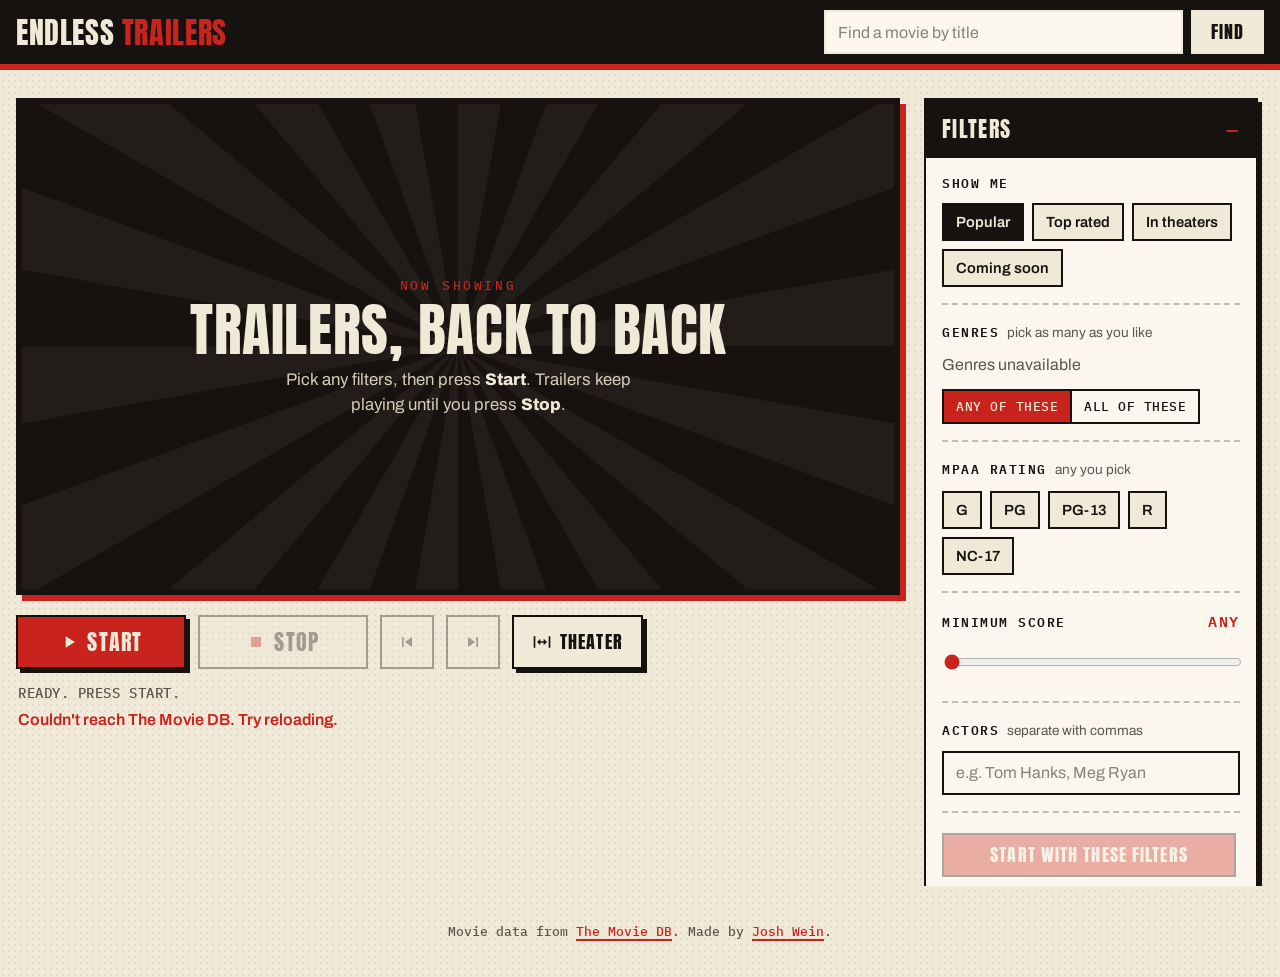
==== index.html @ dfed35cb "Keep the playback row from overflowing at in-between widths One row only where the column fits all f" ====
<!DOCTYPE html>
<html lang="en">
<head>
	<meta charset="utf-8">
	<meta name="viewport" content="width=device-width, initial-scale=1, viewport-fit=cover">
	<meta name="theme-color" content="#16120f">
	<meta name="description" content="Pick genres, ratings and actors, press Start, and watch movie trailers back to back.">
	<title>Endless Trailers</title>
	<link rel="preload" href="fonts/anton-latin-400-normal.woff2" as="font" type="font/woff2" crossorigin>
	<script>
		// Apply saved theater mode before first paint so a dark room doesn't get a white flash
		try { if (localStorage.getItem("endlessTrailers.theater") === "1") document.documentElement.classList.add("theater"); } catch (e) {}
	</script>
	<link href="css/style.css" rel="stylesheet">
</head>
<body>
	<header class="topbar">
		<a class="brand" href="./">Endless <span>Trailers</span></a>
		<form class="title-search" id="trailerSearch" role="search">
			<label class="visually-hidden" for="searchText">Find one movie's trailer</label>
			<input id="searchText" type="search" placeholder="Find a movie by title" autocomplete="off" enterkeyhint="search">
			<button class="btn btn-ghost" type="submit">Find</button>
		</form>
	</header>

	<main class="layout">
		<section class="stage" aria-label="Trailer player">
			<div class="screen">
				<div id="player"></div>
				<div class="screen-idle" id="screenIdle">
					<p class="idle-kicker">Now showing</p>
					<p class="idle-title">Trailers, back to back</p>
					<p class="idle-text">Pick any filters, then press <strong>Start</strong>. Trailers keep playing until you press <strong>Stop</strong>.</p>
				</div>
			</div>

			<div class="transport" role="group" aria-label="Playback">
				<button class="btn btn-start" id="startBtn" type="button" disabled>
					<svg aria-hidden="true" viewBox="0 0 24 24"><path d="M8 5v14l11-7z"/></svg>
					<span id="startLabel">Start</span>
				</button>
				<button class="btn btn-stop" id="stopBtn" type="button" disabled>
					<svg aria-hidden="true" viewBox="0 0 24 24"><path d="M6 6h12v12H6z"/></svg>
					<span>Stop</span>
				</button>
				<button class="btn btn-ghost btn-icon" id="prevBtn" type="button" disabled aria-label="Previous trailer" title="Previous trailer">
					<svg aria-hidden="true" viewBox="0 0 24 24"><path d="M6 6h2v12H6zm3.5 6 8.5 6V6z"/></svg>
				</button>
				<button class="btn btn-ghost btn-icon" id="nextBtn" type="button" disabled aria-label="Next trailer" title="Next trailer">
					<svg aria-hidden="true" viewBox="0 0 24 24"><path d="M6 18l8.5-6L6 6zM16 6h2v12h-2z"/></svg>
				</button>
				<button class="btn btn-ghost btn-theater" id="theaterBtn" type="button" aria-pressed="false" aria-label="Theater mode" title="Theater mode (T)">
					<svg aria-hidden="true" viewBox="0 0 24 24"><path d="M2 5h2v14H2zm18 0h2v14h-2zM6 12l4-4v3h4V8l4 4-4 4v-3h-4v3z"/></svg>
					<span>Theater</span>
				</button>
			</div>
			<div class="status-row">
				<p class="status" id="status" role="status" aria-live="polite">Loading genres…</p>
			</div>
			<p class="error" id="err" role="alert"></p>

			<article class="movie" id="movie" hidden>
				<div class="movie-poster" id="poster"></div>
				<div class="movie-body">
					<h1 class="movie-title" id="movieTitle"></h1>
					<p class="movie-meta">
						<span id="releaseDate"></span>
						<span id="rating"></span>
					</p>
					<p class="movie-overview" id="movieInfo"></p>
					<p class="movie-links" id="canistreamlink"></p>
				</div>
			</article>
		</section>

		<aside class="filters" aria-label="Filters">
			<details id="filterPanel" open>
				<summary>
					<span>Filters</span>
					<span class="filter-summary" id="filterSummary">Popular, any genre</span>
				</summary>

				<form id="filterForm" class="filter-form">
					<fieldset>
						<legend>Show me</legend>
						<div class="chips" id="listChips">
							<label class="chip"><input type="radio" name="list" value="popular" checked><span>Popular</span></label>
							<label class="chip"><input type="radio" name="list" value="top_rated"><span>Top rated</span></label>
							<label class="chip"><input type="radio" name="list" value="now_playing"><span>In theaters</span></label>
							<label class="chip"><input type="radio" name="list" value="upcoming"><span>Coming soon</span></label>
						</div>
					</fieldset>

					<fieldset>
						<legend>
							Genres
							<span class="legend-hint">pick as many as you like</span>
						</legend>
						<div class="chips" id="genreChips">
							<span class="muted">Loading genres…</span>
						</div>
						<div class="segmented" role="radiogroup" aria-label="How to combine genres">
							<label><input type="radio" name="genreMode" value="any" checked><span>Any of these</span></label>
							<label><input type="radio" name="genreMode" value="all"><span>All of these</span></label>
						</div>
					</fieldset>

					<fieldset>
						<legend>
							MPAA rating
							<span class="legend-hint">any you pick</span>
						</legend>
						<div class="chips" id="mpaaChips">
							<label class="chip"><input type="checkbox" name="mpaa" value="G"><span>G</span></label>
							<label class="chip"><input type="checkbox" name="mpaa" value="PG"><span>PG</span></label>
							<label class="chip"><input type="checkbox" name="mpaa" value="PG-13"><span>PG-13</span></label>
							<label class="chip"><input type="checkbox" name="mpaa" value="R"><span>R</span></label>
							<label class="chip"><input type="checkbox" name="mpaa" value="NC-17"><span>NC-17</span></label>
						</div>
					</fieldset>

					<fieldset>
						<legend><label for="ratingMinimum">Minimum score</label> <output id="ratingValue" for="ratingMinimum">Any</output></legend>
						<input id="ratingMinimum" name="minRating" type="range" min="0" max="9" step="0.5" value="0">
					</fieldset>

					<fieldset>
						<legend><label for="actorText">Actors</label> <span class="legend-hint">separate with commas</span></legend>
						<input id="actorText" name="actors" type="text" placeholder="e.g. Tom Hanks, Meg Ryan" autocomplete="off">
					</fieldset>

					<div class="filter-actions">
						<button class="btn btn-start" type="submit" id="applyBtn">Start with these filters</button>
						<button class="btn btn-ghost" type="button" id="resetBtn">Reset</button>
					</div>
				</form>
			</details>
		</aside>
	</main>

	<footer class="footer">
		Movie data from <a href="https://www.themoviedb.org/">The Movie DB</a>. Made by <a href="https://www.joshwein.xyz">Josh Wein</a>.
	</footer>

	<script src="js/ytapi.js"></script>
	<script src="js/scripts.js"></script>
	<script src="https://apis.google.com/js/client.js"></script>
	<script src="https://www.youtube.com/iframe_api"></script>
	<script src="/__/firebase/7.15.0/firebase-app.js"></script>
	<script src="/__/firebase/7.15.0/firebase-remote-config.js"></script>
	<script src="/__/firebase/init.js"></script>
</body>
</html>
---- css/style.css ----
/* Vintage movie-poster look: paper, ink and marquee red. Fonts are self-hosted (SIL OFL). */
@font-face { font-family: "Anton"; src: url("../fonts/anton-latin-400-normal.woff2") format("woff2"); font-weight: 400; font-display: swap; }
@font-face { font-family: "Archivo"; src: url("../fonts/archivo-latin-400-normal.woff2") format("woff2"); font-weight: 400; font-display: swap; }
@font-face { font-family: "Archivo"; src: url("../fonts/archivo-latin-600-normal.woff2") format("woff2"); font-weight: 600; font-display: swap; }
@font-face { font-family: "Archivo"; src: url("../fonts/archivo-latin-800-normal.woff2") format("woff2"); font-weight: 800; font-display: swap; }
@font-face { font-family: "IBM Plex Mono"; src: url("../fonts/ibm-plex-mono-latin-500-normal.woff2") format("woff2"); font-weight: 500; font-display: swap; }
@font-face { font-family: "IBM Plex Mono"; src: url("../fonts/ibm-plex-mono-latin-600-normal.woff2") format("woff2"); font-weight: 600; font-display: swap; }

:root {
    color-scheme: light;
    --paper: #f1e9d8;
    --paper-2: #e7dcc4;
    --ink: #16120f;
    --ink-soft: #5d544b;
    --red: #c8231c;
    --red-dark: #a01a15;
    --focus: #1f5fd6;
    --display: "Anton", Impact, "Arial Narrow", sans-serif;
    --body: "Archivo", "Helvetica Neue", Arial, sans-serif;
    --mono: "IBM Plex Mono", ui-monospace, Menlo, monospace;
    --shadow: 4px 4px 0 var(--ink);
    font-family: var(--body);
}

* { box-sizing: border-box; }

body {
    margin: 0;
    min-height: 100vh;
    background-color: var(--paper);
    /* faint halftone dots, like an old printed poster */
    background-image: radial-gradient(rgba(22, 18, 15, 0.07) 1px, transparent 1.2px);
    background-size: 6px 6px;
    color: var(--ink);
    line-height: 1.5;
    -webkit-text-size-adjust: 100%;
}

a { color: var(--red); text-decoration-thickness: 2px; text-underline-offset: 3px; }
a:hover { color: var(--red-dark); }

button, input { font: inherit; color: inherit; }

:focus-visible {
    outline: 3px solid var(--focus);
    outline-offset: 2px;
}

[hidden] { display: none !important; }

.visually-hidden {
    position: absolute !important;
    width: 1px; height: 1px;
    overflow: hidden;
    clip: rect(0 0 0 0);
    white-space: nowrap;
}

.muted { color: var(--ink-soft); }

/* ---------- Top bar (the marquee) ---------- */

.topbar {
    position: sticky;
    top: 0;
    z-index: 10;
    display: flex;
    flex-wrap: wrap;
    align-items: center;
    gap: 10px 20px;
    padding: 10px max(16px, env(safe-area-inset-left));
    background: var(--ink);
    color: var(--paper);
    border-bottom: 6px solid var(--red);
}

.brand {
    font-family: var(--display);
    font-size: 1.9rem;
    line-height: 1;
    letter-spacing: 0.02em;
    text-transform: uppercase;
    color: var(--paper);
    text-decoration: none;
}
.brand span { color: var(--red); }
.brand:hover { color: var(--paper); }

.title-search {
    display: flex;
    gap: 8px;
    flex: 1 1 260px;
    max-width: 440px;
    margin-left: auto;
}

input[type="search"], input[type="text"] {
    flex: 1;
    min-width: 0;
    height: 44px;
    padding: 0 12px;
    border: 2px solid var(--ink);
    border-radius: 0;
    background: #fbf7ee;
    color: var(--ink);
    font-size: 16px; /* 16px stops iOS from zooming on focus */
}
.topbar input[type="search"] { border-color: var(--paper); }
input::placeholder { color: #8a8076; }

/* ---------- Buttons ---------- */

.btn {
    display: inline-flex;
    align-items: center;
    justify-content: center;
    gap: 8px;
    min-height: 44px;
    padding: 0 18px;
    border: 2px solid var(--ink);
    border-radius: 0;
    font-family: var(--display);
    font-size: 1.1rem;
    letter-spacing: 0.06em;
    text-transform: uppercase;
    cursor: pointer;
    box-shadow: var(--shadow);
    transition: transform 0.08s, box-shadow 0.08s, background 0.12s;
    -webkit-tap-highlight-color: transparent;
}
.btn svg { width: 20px; height: 20px; flex-shrink: 0; fill: currentColor; }
.btn:not(:disabled):active { transform: translate(3px, 3px); box-shadow: 1px 1px 0 var(--ink); }
.btn:disabled { opacity: 0.35; cursor: not-allowed; box-shadow: none; }

.btn-start { background: var(--red); color: var(--paper); }
.btn-start:not(:disabled):hover { background: var(--red-dark); }
.btn-start.is-attention { animation: nudge 1.2s ease-in-out infinite; }
@keyframes nudge {
    50% { box-shadow: 4px 4px 0 var(--ink), 0 0 0 5px rgba(200, 35, 28, 0.25); }
}
@media (prefers-reduced-motion: reduce) {
    .btn-start.is-attention { animation: none; box-shadow: 4px 4px 0 var(--ink), 0 0 0 4px rgba(200, 35, 28, 0.3); }
}

.btn-stop { background: var(--paper); color: var(--ink); }
.btn-stop svg { fill: var(--red); }
.btn-stop:not(:disabled):hover { background: #fbf7ee; }

.btn-ghost { background: var(--paper); color: var(--ink); }
.btn-ghost:not(:disabled):hover { background: #fbf7ee; }
.topbar .btn-ghost { background: var(--paper); border-color: var(--paper); box-shadow: none; }

.btn-icon { padding: 0; width: 44px; }

/* ---------- Layout ---------- */

.layout {
    display: grid;
    gap: 24px;
    width: 100%;
    max-width: 1280px;
    margin: 0 auto;
    padding: 18px max(16px, env(safe-area-inset-left)) 24px;
}

@media (min-width: 900px) {
    .layout {
        grid-template-columns: minmax(0, 1fr) 340px;
        align-items: start;
        padding-top: 28px;
    }
    .filters {
        position: sticky;
        top: 96px;
        max-height: calc(100vh - 112px);
        overflow-y: auto;
        overflow-x: hidden;
        scrollbar-width: thin;
        padding: 0 6px 6px 0; /* room for the hard shadow inside the scroll box */
    }
}

/* ---------- Player ---------- */

.screen {
    position: relative;
    aspect-ratio: 16 / 9;
    background: #000;
    border: 6px solid var(--ink);
    box-shadow: 6px 6px 0 var(--red);
    overflow: hidden;
}
.screen iframe, #player { position: absolute; inset: 0; width: 100%; height: 100%; border: 0; }

.screen-idle {
    position: absolute;
    inset: 0;
    display: flex;
    flex-direction: column;
    justify-content: center;
    align-items: center;
    padding: 20px;
    text-align: center;
    color: var(--paper);
    background:
        repeating-conic-gradient(from 0deg at 50% 50%, rgba(241, 233, 216, 0.05) 0deg 10deg, transparent 10deg 20deg),
        var(--ink);
}
.idle-kicker {
    margin: 0 0 6px;
    font-family: var(--mono);
    font-size: 0.8rem;
    letter-spacing: 0.2em;
    text-transform: uppercase;
    color: var(--red);
}
.idle-title {
    margin: 0 0 8px;
    font-family: var(--display);
    font-weight: 400;
    font-size: clamp(1.9rem, 6.5vw, 3.6rem);
    line-height: 1;
    text-transform: uppercase;
    letter-spacing: 0.01em;
}
.idle-text { margin: 0; max-width: 36ch; color: #d6ccb8; font-size: clamp(0.9rem, 2.4vw, 1.05rem); }
.idle-text strong { color: var(--paper); }

.transport {
    display: grid;
    /* Phones: Start and Stop on top, skip buttons and Theater underneath */
    grid-template-columns: repeat(6, minmax(0, 1fr));
    gap: 12px;
    margin-top: 20px;
}
.transport .btn-start,
.transport .btn-stop { grid-column: span 3; }
.transport .btn-icon,
.transport .btn-theater { grid-column: span 2; }
.transport .btn { min-height: 54px; padding: 0 10px; font-size: 1.35rem; }
.transport { padding-right: 4px; } /* keep the hard shadow on screen */
@media (max-width: 399px) {
    .transport .btn { font-size: 1.15rem; gap: 6px; }
}
.transport .btn-icon { width: auto; }
.transport .btn-theater { font-size: 1.15rem; }

/* Two rows unless the column is wide enough for all five in one (~640px) */
.transport { max-width: 560px; }
@media (min-width: 700px) and (max-width: 899px), (min-width: 1100px) {
    .transport { grid-template-columns: 170px 170px 54px 54px auto; justify-content: start; max-width: none; }
    .transport .btn { grid-column: auto; }
    .transport .btn-theater { padding: 0 18px; }
}
/* Too narrow for the word on small phones: icon only (the button keeps its aria-label) */
@media (max-width: 419px) {
    .btn-theater span { display: none; }
}

/* On = lit up red, like the Start button */
.btn-theater[aria-pressed="true"],
.theater .btn-theater[aria-pressed="true"] {
    background: var(--red);
    border-color: var(--red);
    color: var(--paper);
}
.btn-theater[aria-pressed="true"]:not(:disabled):hover,
.theater .btn-theater[aria-pressed="true"]:not(:disabled):hover { background: var(--red-dark); }

.status-row {
    display: flex;
    flex-wrap: wrap;
    align-items: center;
    justify-content: space-between;
    gap: 8px 16px;
    margin-top: 14px;
}

.status {
    margin: 0 2px;
    font-family: var(--mono);
    font-weight: 500;
    font-size: 0.85rem;
    letter-spacing: 0.04em;
    text-transform: uppercase;
    color: var(--ink-soft);
}
.error { margin: 4px 2px 0; color: var(--red); font-weight: 600; }
.error:empty { display: none; }

/* ---------- Movie info (a ticket stub) ---------- */

.movie {
    display: grid;
    grid-template-columns: 92px minmax(0, 1fr);
    gap: 16px;
    margin-top: 22px;
    padding: 16px;
    background: #fbf7ee;
    border: 2px solid var(--ink);
    box-shadow: var(--shadow);
}
@media (min-width: 600px) {
    .movie { grid-template-columns: 140px minmax(0, 1fr); gap: 22px; padding: 20px; }
}
@media (max-width: 599px) {
    /* Poster beside the title, overview full width below */
    .movie { grid-template-columns: 72px minmax(0, 1fr); grid-template-rows: auto 1fr auto auto; gap: 6px 14px; align-items: start; }
    .movie-body { display: contents; }
    .movie-poster { grid-row: 1 / span 2; }
    .movie-title, .movie-meta { grid-column: 2; }
    .movie-meta { margin-bottom: 0; }
    .movie-overview, .movie-links { grid-column: 1 / -1; }
    .movie-overview { margin-top: 8px; }
}
.movie-poster img { width: 100%; height: auto; display: block; border: 2px solid var(--ink); }
.movie-poster:empty { display: none; }
.movie:has(.movie-poster:empty) { grid-template-columns: 1fr; grid-template-rows: none; }
.movie:has(.movie-poster:empty) > .movie-body > * { grid-column: 1; }
.movie-title {
    margin: 0 0 6px;
    font-family: var(--display);
    font-weight: 400;
    font-size: clamp(1.6rem, 4vw, 2.4rem);
    line-height: 1.05;
    text-transform: uppercase;
    letter-spacing: 0.01em;
}
.movie-meta {
    margin: 0 0 12px;
    display: flex;
    flex-wrap: wrap;
    gap: 4px 16px;
    font-family: var(--mono);
    font-weight: 500;
    font-size: 0.85rem;
    text-transform: uppercase;
    letter-spacing: 0.04em;
    color: var(--ink-soft);
}
.movie-meta span:empty { display: none; }
.movie-overview { margin: 0 0 12px; }
.movie-links { margin: 0; font-weight: 800; }

/* ---------- Filters ---------- */

.filters details {
    background: #fbf7ee;
    border: 2px solid var(--ink);
    box-shadow: var(--shadow);
}

.filters summary {
    display: flex;
    flex-wrap: wrap;
    align-items: center;
    gap: 2px 10px;
    padding: 12px 16px;
    cursor: pointer;
    list-style: none;
    background: var(--ink);
    color: var(--paper);
    font-family: var(--display);
    font-size: 1.4rem;
    letter-spacing: 0.06em;
    text-transform: uppercase;
}
.filters summary::-webkit-details-marker { display: none; }
.filters summary::after {
    content: "+";
    margin-left: auto;
    font-family: var(--mono);
    font-size: 1.5rem;
    line-height: 1;
    color: var(--red);
}
.filters details[open] summary::after { content: "–"; }
.filter-summary {
    order: 3;
    flex-basis: 100%;
    font-family: var(--mono);
    font-size: 0.8rem;
    letter-spacing: 0.02em;
    text-transform: none;
    color: #d6ccb8;
}
.filters details[open] .filter-summary { display: none; }

.filter-form { padding: 16px; }

fieldset {
    margin: 0 0 18px;
    padding: 0 0 16px;
    border: 0;
    border-bottom: 2px dashed rgba(22, 18, 15, 0.25);
    min-width: 0;
}
legend {
    display: flex;
    flex-wrap: wrap;
    align-items: baseline;
    gap: 4px 8px;
    width: 100%;
    padding: 0;
    margin-bottom: 10px;
    font-family: var(--mono);
    font-weight: 600;
    font-size: 0.8rem;
    letter-spacing: 0.12em;
    text-transform: uppercase;
}
.legend-hint {
    font-family: var(--body);
    font-weight: 400;
    font-size: 0.85rem;
    letter-spacing: 0;
    text-transform: none;
    color: var(--ink-soft);
}
legend output { margin-left: auto; color: var(--red); font-size: 0.95rem; }

.chips { display: flex; flex-wrap: wrap; gap: 8px; }

.chip { position: relative; }
.chip input { position: absolute; opacity: 0; inset: 0; margin: 0; cursor: pointer; }
.chip span {
    display: inline-flex;
    align-items: center;
    min-height: 38px;
    padding: 0 12px;
    border: 2px solid var(--ink);
    background: var(--paper);
    font-weight: 600;
    font-size: 0.92rem;
    user-select: none;
    transition: background 0.1s, color 0.1s;
}
.chip input:checked + span { background: var(--ink); color: var(--paper); }
.chip input[type="checkbox"]:checked + span::after {
    content: "";
    width: 8px; height: 8px;
    margin-left: 8px;
    background: var(--red);
}
.chip input:focus-visible + span { outline: 3px solid var(--focus); outline-offset: 2px; }
@media (hover: hover) {
    .chip input:not(:checked):hover + span { background: var(--paper-2); }
}

.segmented {
    display: inline-flex;
    margin-top: 12px;
    border: 2px solid var(--ink);
}
.segmented label { position: relative; }
.segmented label + label { border-left: 2px solid var(--ink); }
.segmented input { position: absolute; opacity: 0; inset: 0; margin: 0; cursor: pointer; }
.segmented span {
    display: block;
    padding: 6px 12px;
    font-family: var(--mono);
    font-weight: 500;
    font-size: 0.8rem;
    text-transform: uppercase;
    letter-spacing: 0.04em;
}
.segmented input:checked + span { background: var(--red); color: var(--paper); }
.segmented input:focus-visible + span { outline: 3px solid var(--focus); outline-offset: -3px; }

fieldset input[type="text"] { width: 100%; }

input[type="range"] {
    width: 100%;
    height: 32px;
    accent-color: var(--red);
}

/* Stacked so they fit however narrow the sidebar gets (Windows scrollbars take ~17px) */
.filter-actions { display: grid; gap: 12px; padding: 2px 4px 0 0; }
.filter-actions .btn { width: 100%; padding: 0 12px; }
.filter-actions .btn-start { font-size: 1.15rem; }
.filter-actions .btn-ghost { min-height: 40px; font-size: 0.95rem; }

/* ---------- Footer ---------- */

.footer {
    padding: 12px 16px 36px;
    text-align: center;
    font-family: var(--mono);
    font-size: 0.8rem;
    color: var(--ink-soft);
}

/* ---------- Theater mode: lights down, big screen ---------- */

body {
    transition: background-color 0.4s ease, color 0.4s ease;
}

html.theater { color-scheme: dark; }

.theater body {
    --shadow: 4px 4px 0 rgba(241, 233, 216, 0.18);
    background-color: #0b0907;
    background-image: none;
    color: var(--paper);
}

.theater .topbar {
    position: static;
    opacity: 0.35;
    transition: opacity 0.3s;
}
.theater .topbar:hover,
.theater .topbar:focus-within { opacity: 1; }

.theater .filters,
.theater .footer { display: none; }

.theater .layout {
    grid-template-columns: minmax(0, 1fr);
    max-width: none;
    padding-top: 20px;
}

/* Never smaller than the normal player; bigger when the screen is tall enough
   to keep the whole 16:9 picture and the buttons in view */
.theater .stage {
    width: min(100%, max(900px, calc((100vh - 240px) * 16 / 9)));
    width: min(100%, max(900px, calc((100dvh - 240px) * 16 / 9)));
    margin: 0 auto;
}

.theater .screen {
    border-color: #000;
    box-shadow: 0 0 90px rgba(200, 35, 28, 0.22), 0 0 0 1px rgba(241, 233, 216, 0.08);
}

.theater .btn-stop,
.theater .btn-ghost {
    background: transparent;
    color: var(--paper);
    border-color: rgba(241, 233, 216, 0.75);
}
.theater .btn-stop:not(:disabled):hover,
.theater .btn-ghost:not(:disabled):hover { background: rgba(241, 233, 216, 0.08); }
.theater .btn-start { border-color: var(--red); }

.theater .status { color: #b3a894; }

.theater .movie {
    background: #17120f;
    border-color: rgba(241, 233, 216, 0.2);
}
.theater .movie-meta { color: #b3a894; }
/* the poster red is too dark to read on black */
.theater .movie a,
.theater .error { color: #ff7a6e; }
.theater .movie a:hover { color: #ffa59c; }
.theater .movie-poster img { border-color: rgba(241, 233, 216, 0.2); }

@media (max-width: 599px) {
    /* Edge-to-edge picture on phones */
    .theater .layout { padding-left: env(safe-area-inset-left); padding-right: env(safe-area-inset-right); }
    .theater .screen { border-width: 0; box-shadow: none; }
    .theater .transport,
    .theater .status-row,
    .theater .error,
    .theater .movie { margin-left: 16px; margin-right: 16px; }
}

@media (prefers-reduced-motion: reduce) {
    body, .theater .topbar { transition: none; }
}
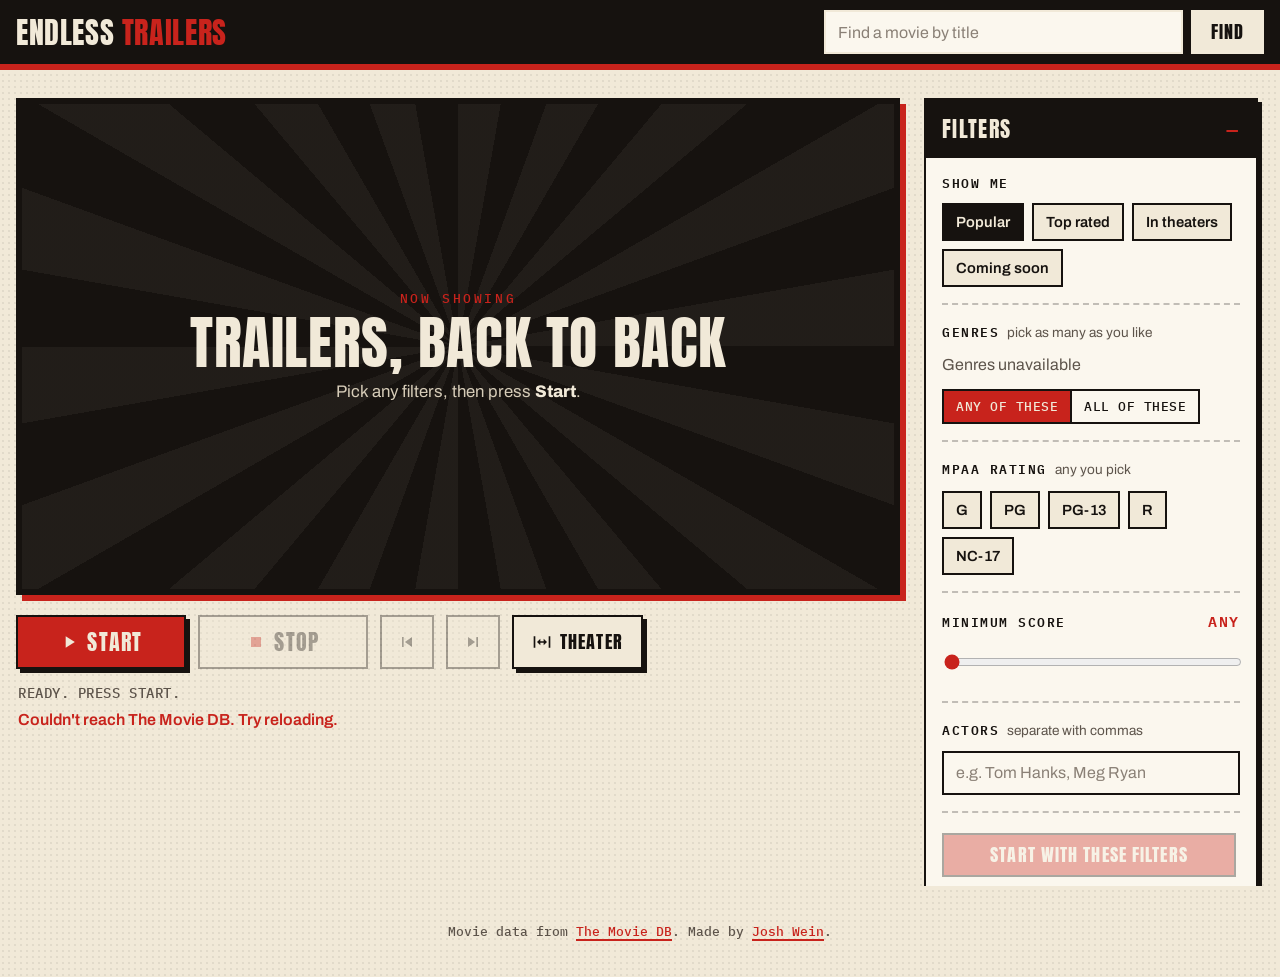
==== commit 8132b313: "Drop the 'keep playing until Stop' line from the idle screen Co-Authored-By: Claude Opus 5.5 <norepl" ====
--- a/index.html
+++ b/index.html
@@ -11,7 +11,8 @@
 		// Apply saved theater mode before first paint so a dark room doesn't get a white flash
 		try { if (localStorage.getItem("endlessTrailers.theater") === "1") document.documentElement.classList.add("theater"); } catch (e) {}
 	</script>
-	<link href="css/style.css" rel="stylesheet">
+	<!-- Bump ?v= on every release so phones don't keep stale CSS/JS from cache -->
+	<link href="css/style.css?v=6" rel="stylesheet">
 </head>
 <body>
 	<header class="topbar">
@@ -30,7 +31,7 @@
 				<div class="screen-idle" id="screenIdle">
 					<p class="idle-kicker">Now showing</p>
 					<p class="idle-title">Trailers, back to back</p>
-					<p class="idle-text">Pick any filters, then press <strong>Start</strong>. Trailers keep playing until you press <strong>Stop</strong>.</p>
+					<p class="idle-text">Pick any filters, then press <strong>Start</strong>.</p>
 				</div>
 			</div>
 
@@ -142,8 +143,8 @@
 		Movie data from <a href="https://www.themoviedb.org/">The Movie DB</a>. Made by <a href="https://www.joshwein.xyz">Josh Wein</a>.
 	</footer>
 
-	<script src="js/ytapi.js"></script>
-	<script src="js/scripts.js"></script>
+	<script src="js/ytapi.js?v=6"></script>
+	<script src="js/scripts.js?v=6"></script>
 	<script src="https://apis.google.com/js/client.js"></script>
 	<script src="https://www.youtube.com/iframe_api"></script>
 	<script src="/__/firebase/7.15.0/firebase-app.js"></script>
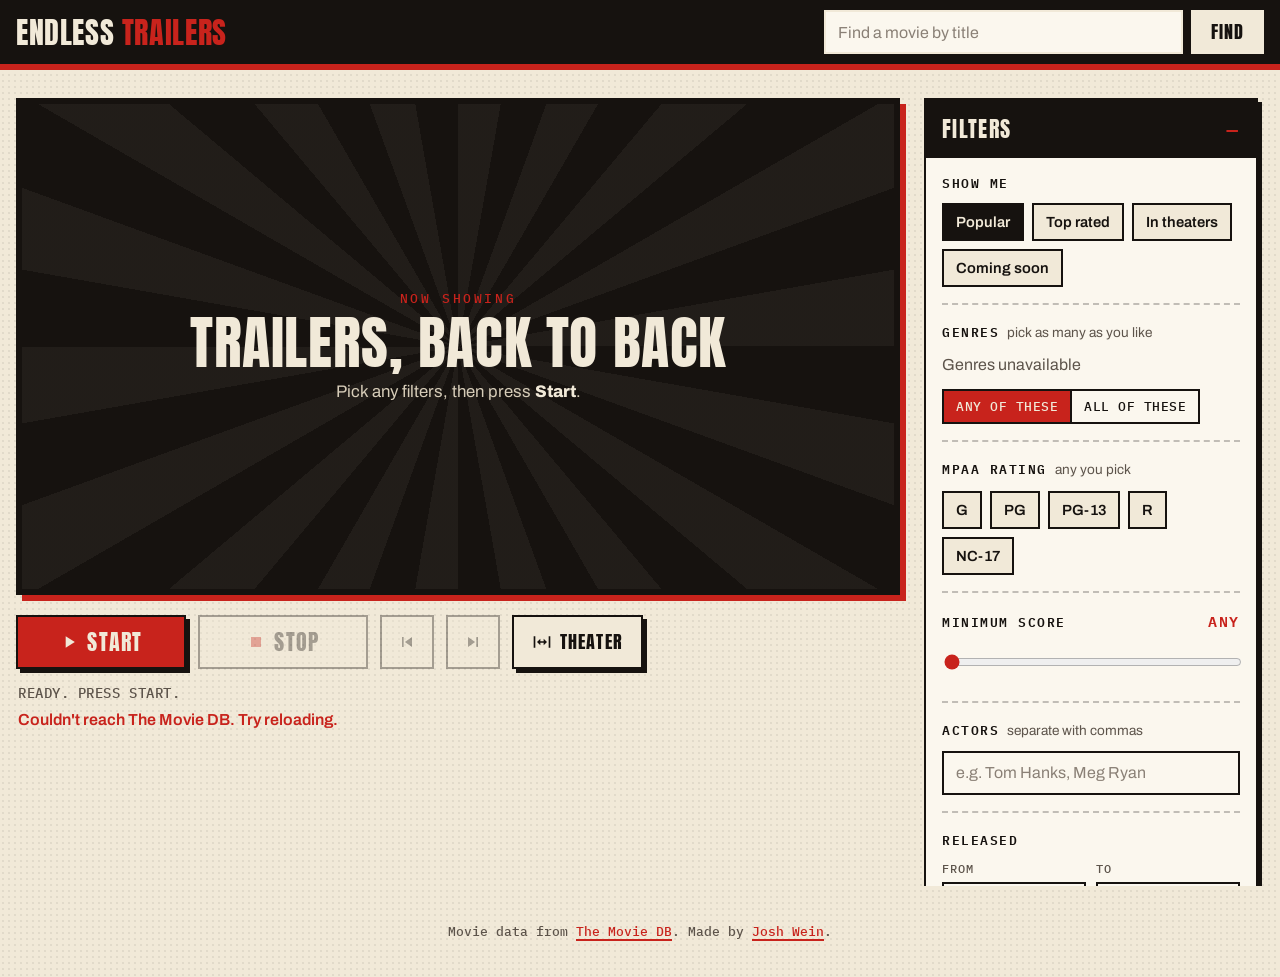
==== commit 309829d4: "Add more filters: years, streaming, hide genres, length, language, directors, skip seen - Released: " ====
--- a/index.html
+++ b/index.html
@@ -6,13 +6,16 @@
 	<meta name="theme-color" content="#16120f">
 	<meta name="description" content="Pick genres, ratings and actors, press Start, and watch movie trailers back to back.">
 	<title>Endless Trailers</title>
+	<link rel="icon" href="img/favicon.svg" type="image/svg+xml">
+	<link rel="icon" href="img/favicon-32.png" sizes="32x32" type="image/png">
+	<link rel="apple-touch-icon" href="img/apple-touch-icon.png">
 	<link rel="preload" href="fonts/anton-latin-400-normal.woff2" as="font" type="font/woff2" crossorigin>
 	<script>
 		// Apply saved theater mode before first paint so a dark room doesn't get a white flash
 		try { if (localStorage.getItem("endlessTrailers.theater") === "1") document.documentElement.classList.add("theater"); } catch (e) {}
 	</script>
 	<!-- Bump ?v= on every release so phones don't keep stale CSS/JS from cache -->
-	<link href="css/style.css?v=6" rel="stylesheet">
+	<link href="css/style.css?v=8" rel="stylesheet">
 </head>
 <body>
 	<header class="topbar">
@@ -65,10 +68,14 @@
 				<div class="movie-body">
 					<h1 class="movie-title" id="movieTitle"></h1>
 					<p class="movie-meta">
+						<span class="mpaa" id="mpaa"></span>
 						<span id="releaseDate"></span>
+						<span id="runtime"></span>
 						<span id="rating"></span>
 					</p>
+					<p class="movie-genres" id="movieGenres"></p>
 					<p class="movie-overview" id="movieInfo"></p>
+					<p class="movie-cast" id="movieCast"></p>
 					<p class="movie-links" id="canistreamlink"></p>
 				</div>
 			</article>
@@ -130,6 +137,322 @@
 						<input id="actorText" name="actors" type="text" placeholder="e.g. Tom Hanks, Meg Ryan" autocomplete="off">
 					</fieldset>
 
+					<fieldset>
+						<legend>Released</legend>
+						<div class="year-range">
+							<label class="select-label">
+								<span>From</span>
+								<select id="yearFrom" name="yearFrom">
+									<option value="">Any year</option>
+								<option value="2027">2027</option>
+								<option value="2026">2026</option>
+								<option value="2025">2025</option>
+								<option value="2024">2024</option>
+								<option value="2023">2023</option>
+								<option value="2022">2022</option>
+								<option value="2021">2021</option>
+								<option value="2020">2020</option>
+								<option value="2019">2019</option>
+								<option value="2018">2018</option>
+								<option value="2017">2017</option>
+								<option value="2016">2016</option>
+								<option value="2015">2015</option>
+								<option value="2014">2014</option>
+								<option value="2013">2013</option>
+								<option value="2012">2012</option>
+								<option value="2011">2011</option>
+								<option value="2010">2010</option>
+								<option value="2009">2009</option>
+								<option value="2008">2008</option>
+								<option value="2007">2007</option>
+								<option value="2006">2006</option>
+								<option value="2005">2005</option>
+								<option value="2004">2004</option>
+								<option value="2003">2003</option>
+								<option value="2002">2002</option>
+								<option value="2001">2001</option>
+								<option value="2000">2000</option>
+								<option value="1999">1999</option>
+								<option value="1998">1998</option>
+								<option value="1997">1997</option>
+								<option value="1996">1996</option>
+								<option value="1995">1995</option>
+								<option value="1994">1994</option>
+								<option value="1993">1993</option>
+								<option value="1992">1992</option>
+								<option value="1991">1991</option>
+								<option value="1990">1990</option>
+								<option value="1989">1989</option>
+								<option value="1988">1988</option>
+								<option value="1987">1987</option>
+								<option value="1986">1986</option>
+								<option value="1985">1985</option>
+								<option value="1984">1984</option>
+								<option value="1983">1983</option>
+								<option value="1982">1982</option>
+								<option value="1981">1981</option>
+								<option value="1980">1980</option>
+								<option value="1979">1979</option>
+								<option value="1978">1978</option>
+								<option value="1977">1977</option>
+								<option value="1976">1976</option>
+								<option value="1975">1975</option>
+								<option value="1974">1974</option>
+								<option value="1973">1973</option>
+								<option value="1972">1972</option>
+								<option value="1971">1971</option>
+								<option value="1970">1970</option>
+								<option value="1969">1969</option>
+								<option value="1968">1968</option>
+								<option value="1967">1967</option>
+								<option value="1966">1966</option>
+								<option value="1965">1965</option>
+								<option value="1964">1964</option>
+								<option value="1963">1963</option>
+								<option value="1962">1962</option>
+								<option value="1961">1961</option>
+								<option value="1960">1960</option>
+								<option value="1959">1959</option>
+								<option value="1958">1958</option>
+								<option value="1957">1957</option>
+								<option value="1956">1956</option>
+								<option value="1955">1955</option>
+								<option value="1954">1954</option>
+								<option value="1953">1953</option>
+								<option value="1952">1952</option>
+								<option value="1951">1951</option>
+								<option value="1950">1950</option>
+								<option value="1949">1949</option>
+								<option value="1948">1948</option>
+								<option value="1947">1947</option>
+								<option value="1946">1946</option>
+								<option value="1945">1945</option>
+								<option value="1944">1944</option>
+								<option value="1943">1943</option>
+								<option value="1942">1942</option>
+								<option value="1941">1941</option>
+								<option value="1940">1940</option>
+								<option value="1939">1939</option>
+								<option value="1938">1938</option>
+								<option value="1937">1937</option>
+								<option value="1936">1936</option>
+								<option value="1935">1935</option>
+								<option value="1934">1934</option>
+								<option value="1933">1933</option>
+								<option value="1932">1932</option>
+								<option value="1931">1931</option>
+								<option value="1930">1930</option>
+								<option value="1929">1929</option>
+								<option value="1928">1928</option>
+								<option value="1927">1927</option>
+								<option value="1926">1926</option>
+								<option value="1925">1925</option>
+								<option value="1924">1924</option>
+								<option value="1923">1923</option>
+								<option value="1922">1922</option>
+								<option value="1921">1921</option>
+								<option value="1920">1920</option>
+								</select>
+							</label>
+							<label class="select-label">
+								<span>To</span>
+								<select id="yearTo" name="yearTo">
+									<option value="">Any year</option>
+								<option value="2027">2027</option>
+								<option value="2026">2026</option>
+								<option value="2025">2025</option>
+								<option value="2024">2024</option>
+								<option value="2023">2023</option>
+								<option value="2022">2022</option>
+								<option value="2021">2021</option>
+								<option value="2020">2020</option>
+								<option value="2019">2019</option>
+								<option value="2018">2018</option>
+								<option value="2017">2017</option>
+								<option value="2016">2016</option>
+								<option value="2015">2015</option>
+								<option value="2014">2014</option>
+								<option value="2013">2013</option>
+								<option value="2012">2012</option>
+								<option value="2011">2011</option>
+								<option value="2010">2010</option>
+								<option value="2009">2009</option>
+								<option value="2008">2008</option>
+								<option value="2007">2007</option>
+								<option value="2006">2006</option>
+								<option value="2005">2005</option>
+								<option value="2004">2004</option>
+								<option value="2003">2003</option>
+								<option value="2002">2002</option>
+								<option value="2001">2001</option>
+								<option value="2000">2000</option>
+								<option value="1999">1999</option>
+								<option value="1998">1998</option>
+								<option value="1997">1997</option>
+								<option value="1996">1996</option>
+								<option value="1995">1995</option>
+								<option value="1994">1994</option>
+								<option value="1993">1993</option>
+								<option value="1992">1992</option>
+								<option value="1991">1991</option>
+								<option value="1990">1990</option>
+								<option value="1989">1989</option>
+								<option value="1988">1988</option>
+								<option value="1987">1987</option>
+								<option value="1986">1986</option>
+								<option value="1985">1985</option>
+								<option value="1984">1984</option>
+								<option value="1983">1983</option>
+								<option value="1982">1982</option>
+								<option value="1981">1981</option>
+								<option value="1980">1980</option>
+								<option value="1979">1979</option>
+								<option value="1978">1978</option>
+								<option value="1977">1977</option>
+								<option value="1976">1976</option>
+								<option value="1975">1975</option>
+								<option value="1974">1974</option>
+								<option value="1973">1973</option>
+								<option value="1972">1972</option>
+								<option value="1971">1971</option>
+								<option value="1970">1970</option>
+								<option value="1969">1969</option>
+								<option value="1968">1968</option>
+								<option value="1967">1967</option>
+								<option value="1966">1966</option>
+								<option value="1965">1965</option>
+								<option value="1964">1964</option>
+								<option value="1963">1963</option>
+								<option value="1962">1962</option>
+								<option value="1961">1961</option>
+								<option value="1960">1960</option>
+								<option value="1959">1959</option>
+								<option value="1958">1958</option>
+								<option value="1957">1957</option>
+								<option value="1956">1956</option>
+								<option value="1955">1955</option>
+								<option value="1954">1954</option>
+								<option value="1953">1953</option>
+								<option value="1952">1952</option>
+								<option value="1951">1951</option>
+								<option value="1950">1950</option>
+								<option value="1949">1949</option>
+								<option value="1948">1948</option>
+								<option value="1947">1947</option>
+								<option value="1946">1946</option>
+								<option value="1945">1945</option>
+								<option value="1944">1944</option>
+								<option value="1943">1943</option>
+								<option value="1942">1942</option>
+								<option value="1941">1941</option>
+								<option value="1940">1940</option>
+								<option value="1939">1939</option>
+								<option value="1938">1938</option>
+								<option value="1937">1937</option>
+								<option value="1936">1936</option>
+								<option value="1935">1935</option>
+								<option value="1934">1934</option>
+								<option value="1933">1933</option>
+								<option value="1932">1932</option>
+								<option value="1931">1931</option>
+								<option value="1930">1930</option>
+								<option value="1929">1929</option>
+								<option value="1928">1928</option>
+								<option value="1927">1927</option>
+								<option value="1926">1926</option>
+								<option value="1925">1925</option>
+								<option value="1924">1924</option>
+								<option value="1923">1923</option>
+								<option value="1922">1922</option>
+								<option value="1921">1921</option>
+								<option value="1920">1920</option>
+								</select>
+							</label>
+						</div>
+						<div class="chips decade-chips" id="decadeChips">
+							<button type="button" class="chip-btn" data-from="2020" data-to="">2020s</button>
+							<button type="button" class="chip-btn" data-from="2010" data-to="2019">2010s</button>
+							<button type="button" class="chip-btn" data-from="2000" data-to="2009">2000s</button>
+							<button type="button" class="chip-btn" data-from="1990" data-to="1999">90s</button>
+							<button type="button" class="chip-btn" data-from="1980" data-to="1989">80s</button>
+							<button type="button" class="chip-btn" data-from="1970" data-to="1979">70s</button>
+							<button type="button" class="chip-btn" data-from="" data-to="1969">Older</button>
+						</div>
+					</fieldset>
+
+					<fieldset>
+						<legend>
+							Streaming on
+							<span class="legend-hint">US, subscription or free</span>
+						</legend>
+						<div class="chips" id="providerChips">
+							<span class="muted">Loading services…</span>
+						</div>
+					</fieldset>
+
+					<details class="more-filters" id="moreFilters">
+						<summary>More filters <span class="more-count" id="moreCount"></span></summary>
+
+						<fieldset>
+							<legend>
+								Hide genres
+								<span class="legend-hint">never show these</span>
+							</legend>
+							<div class="chips chips-exclude" id="excludeChips">
+								<span class="muted">Loading genres…</span>
+							</div>
+						</fieldset>
+
+						<fieldset>
+							<legend><label for="runtimeFilter">Length</label></legend>
+							<select id="runtimeFilter" name="runtime">
+								<option value="">Any length</option>
+								<option value="lt90">Under 90 minutes</option>
+								<option value="lt120">Under 2 hours</option>
+								<option value="gt120">2 hours or more</option>
+							</select>
+						</fieldset>
+
+						<fieldset>
+							<legend><label for="language">Original language</label></legend>
+							<select id="language" name="language">
+								<option value="">Any language</option>
+								<option value="en">English</option>
+								<option value="es">Spanish</option>
+								<option value="fr">French</option>
+								<option value="de">German</option>
+								<option value="it">Italian</option>
+								<option value="ja">Japanese</option>
+								<option value="ko">Korean</option>
+								<option value="zh">Chinese (Mandarin)</option>
+								<option value="cn">Chinese (Cantonese)</option>
+								<option value="hi">Hindi</option>
+								<option value="ta">Tamil</option>
+								<option value="pt">Portuguese</option>
+								<option value="sv">Swedish</option>
+								<option value="da">Danish</option>
+								<option value="no">Norwegian</option>
+							</select>
+						</fieldset>
+
+						<fieldset>
+							<legend><label for="directorText">Directors</label> <span class="legend-hint">any of these, separate with commas</span></legend>
+							<input id="directorText" name="directors" type="text" placeholder="e.g. Greta Gerwig, Denis Villeneuve" autocomplete="off">
+						</fieldset>
+
+						<fieldset>
+							<legend>Already seen</legend>
+							<label class="switch">
+								<input type="checkbox" id="skipSeen" name="skipSeen">
+								<span>Skip trailers I've already watched</span>
+							</label>
+							<p class="seen-note">
+								<span id="seenCount">0 watched</span>
+								<button type="button" class="link-btn" id="clearSeenBtn">Clear history</button>
+							</p>
+						</fieldset>
+					</details>
+
 					<div class="filter-actions">
 						<button class="btn btn-start" type="submit" id="applyBtn">Start with these filters</button>
 						<button class="btn btn-ghost" type="button" id="resetBtn">Reset</button>
@@ -143,12 +466,13 @@
 		Movie data from <a href="https://www.themoviedb.org/">The Movie DB</a>. Made by <a href="https://www.joshwein.xyz">Josh Wein</a>.
 	</footer>
 
-	<script src="js/ytapi.js?v=6"></script>
-	<script src="js/scripts.js?v=6"></script>
-	<script src="https://apis.google.com/js/client.js"></script>
-	<script src="https://www.youtube.com/iframe_api"></script>
-	<script src="/__/firebase/7.15.0/firebase-app.js"></script>
-	<script src="/__/firebase/7.15.0/firebase-remote-config.js"></script>
-	<script src="/__/firebase/init.js"></script>
+	<script src="js/ytapi.js?v=8"></script>
+	<script src="js/scripts.js?v=8"></script>
+	<!-- YouTube and Google scripts load async so a slow phone network can't hold up the buttons -->
+	<script async src="https://apis.google.com/js/client.js?onload=onGapiLoad"></script>
+	<script async src="https://www.youtube.com/iframe_api"></script>
+	<script defer src="/__/firebase/7.15.0/firebase-app.js"></script>
+	<script defer src="/__/firebase/7.15.0/firebase-remote-config.js"></script>
+	<script defer src="/__/firebase/init.js"></script>
 </body>
 </html>
--- a/css/style.css
+++ b/css/style.css
@@ -305,12 +305,12 @@
 }
 @media (max-width: 599px) {
     /* Poster beside the title, overview full width below */
-    .movie { grid-template-columns: 72px minmax(0, 1fr); grid-template-rows: auto 1fr auto auto; gap: 6px 14px; align-items: start; }
+    .movie { grid-template-columns: 72px minmax(0, 1fr); grid-template-rows: auto 1fr; gap: 6px 14px; align-items: start; }
     .movie-body { display: contents; }
     .movie-poster { grid-row: 1 / span 2; }
     .movie-title, .movie-meta { grid-column: 2; }
     .movie-meta { margin-bottom: 0; }
-    .movie-overview, .movie-links { grid-column: 1 / -1; }
+    .movie-genres, .movie-overview, .movie-cast, .movie-links { grid-column: 1 / -1; }
     .movie-overview { margin-top: 8px; }
 }
 .movie-poster img { width: 100%; height: auto; display: block; border: 2px solid var(--ink); }
@@ -339,18 +339,48 @@
     color: var(--ink-soft);
 }
 .movie-meta span:empty { display: none; }
+.mpaa {
+    padding: 0 6px;
+    border: 2px solid currentColor;
+    color: var(--ink);
+    font-weight: 600;
+}
+.theater .mpaa { color: var(--paper); }
+
+.movie-genres { display: flex; flex-wrap: wrap; gap: 6px; margin: 0 0 12px; }
+.movie-genres:empty { display: none; }
+.tag {
+    padding: 2px 8px;
+    border: 2px solid var(--ink);
+    font-size: 0.82rem;
+    font-weight: 600;
+}
+.tag.is-match { background: var(--ink); color: var(--paper); }
+.theater .tag { border-color: rgba(241, 233, 216, 0.6); }
+.theater .tag.is-match { background: var(--paper); color: var(--ink); }
+
+.movie-cast { margin: 0 0 12px; }
+.movie-cast:empty { display: none; }
+.movie-cast-label {
+    font-family: var(--mono);
+    font-size: 0.78rem;
+    letter-spacing: 0.08em;
+    text-transform: uppercase;
+    color: var(--ink-soft);
+}
+.theater .movie-cast-label { color: #b3a894; }
 .movie-overview { margin: 0 0 12px; }
 .movie-links { margin: 0; font-weight: 800; }
 
 /* ---------- Filters ---------- */
 
-.filters details {
+.filters > details {
     background: #fbf7ee;
     border: 2px solid var(--ink);
     box-shadow: var(--shadow);
 }
 
-.filters summary {
+.filters > details > summary {
     display: flex;
     flex-wrap: wrap;
     align-items: center;
@@ -365,8 +395,8 @@
     letter-spacing: 0.06em;
     text-transform: uppercase;
 }
-.filters summary::-webkit-details-marker { display: none; }
-.filters summary::after {
+.filters > details > summary::-webkit-details-marker { display: none; }
+.filters > details > summary::after {
     content: "+";
     margin-left: auto;
     font-family: var(--mono);
@@ -374,7 +404,7 @@
     line-height: 1;
     color: var(--red);
 }
-.filters details[open] summary::after { content: "–"; }
+.filters > details[open] > summary::after { content: "–"; }
 .filter-summary {
     order: 3;
     flex-basis: 100%;
@@ -384,7 +414,7 @@
     text-transform: none;
     color: #d6ccb8;
 }
-.filters details[open] .filter-summary { display: none; }
+.filters > details[open] .filter-summary { display: none; }
 
 .filter-form { padding: 16px; }
 
@@ -468,6 +498,117 @@
 .segmented input:focus-visible + span { outline: 3px solid var(--focus); outline-offset: -3px; }
 
 fieldset input[type="text"] { width: 100%; }
+
+/* Selects match the text boxes */
+select {
+    width: 100%;
+    height: 44px;
+    padding: 0 36px 0 10px;
+    border: 2px solid var(--ink);
+    border-radius: 0;
+    background:
+        linear-gradient(45deg, transparent 50%, var(--ink) 50%) right 18px center / 6px 6px no-repeat,
+        linear-gradient(-45deg, transparent 50%, var(--ink) 50%) right 12px center / 6px 6px no-repeat,
+        #fbf7ee;
+    color: var(--ink);
+    font: inherit;
+    font-size: 16px;
+    -webkit-appearance: none;
+    appearance: none;
+    cursor: pointer;
+}
+
+.year-range { display: grid; grid-template-columns: 1fr 1fr; gap: 10px; }
+.select-label { display: grid; gap: 4px; }
+.select-label > span {
+    font-family: var(--mono);
+    font-size: 0.75rem;
+    letter-spacing: 0.08em;
+    text-transform: uppercase;
+    color: var(--ink-soft);
+}
+
+/* Decade shortcuts: same look as the chips, but plain buttons */
+.decade-chips { margin-top: 10px; }
+.chip-btn {
+    min-height: 34px;
+    padding: 0 10px;
+    border: 2px solid var(--ink);
+    background: var(--paper);
+    color: var(--ink);
+    font: inherit;
+    font-weight: 600;
+    font-size: 0.85rem;
+    cursor: pointer;
+}
+.chip-btn[aria-pressed="true"] { background: var(--ink); color: var(--paper); }
+@media (hover: hover) {
+    .chip-btn:not([aria-pressed="true"]):hover { background: var(--paper-2); }
+}
+
+/* Hidden genres: lit red and struck through */
+.chips-exclude .chip input:checked + span {
+    background: var(--red);
+    border-color: var(--red);
+    color: var(--paper);
+    text-decoration: line-through;
+    text-decoration-thickness: 2px;
+}
+.chips-exclude .chip input[type="checkbox"]:checked + span::after { display: none; }
+
+.more-filters { margin: 0 0 18px; border-bottom: 2px dashed rgba(22, 18, 15, 0.25); }
+.more-filters > summary {
+    display: flex;
+    align-items: center;
+    gap: 8px;
+    padding: 4px 0 16px;
+    cursor: pointer;
+    list-style: none;
+    font-family: var(--mono);
+    font-weight: 600;
+    font-size: 0.8rem;
+    letter-spacing: 0.12em;
+    text-transform: uppercase;
+}
+.more-filters > summary::-webkit-details-marker { display: none; }
+.more-filters > summary::before {
+    content: "+";
+    display: inline-grid;
+    place-items: center;
+    width: 22px;
+    height: 22px;
+    border: 2px solid var(--ink);
+    font-size: 1rem;
+    line-height: 1;
+}
+.more-filters[open] > summary::before { content: "–"; }
+.more-count { color: var(--red); letter-spacing: 0.04em; }
+.more-filters fieldset:last-child { border-bottom: 0; }
+
+.switch { display: flex; align-items: center; gap: 10px; cursor: pointer; font-weight: 600; }
+.switch input { width: 22px; height: 22px; margin: 0; accent-color: var(--red); flex-shrink: 0; }
+
+.seen-note {
+    display: flex;
+    flex-wrap: wrap;
+    align-items: baseline;
+    gap: 4px 12px;
+    margin: 8px 0 0 32px;
+    font-family: var(--mono);
+    font-size: 0.8rem;
+    color: var(--ink-soft);
+}
+.link-btn {
+    padding: 0;
+    border: 0;
+    background: none;
+    color: var(--red);
+    font: inherit;
+    text-decoration: underline;
+    text-decoration-thickness: 2px;
+    text-underline-offset: 3px;
+    cursor: pointer;
+}
 
 input[type="range"] {
     width: 100%;
